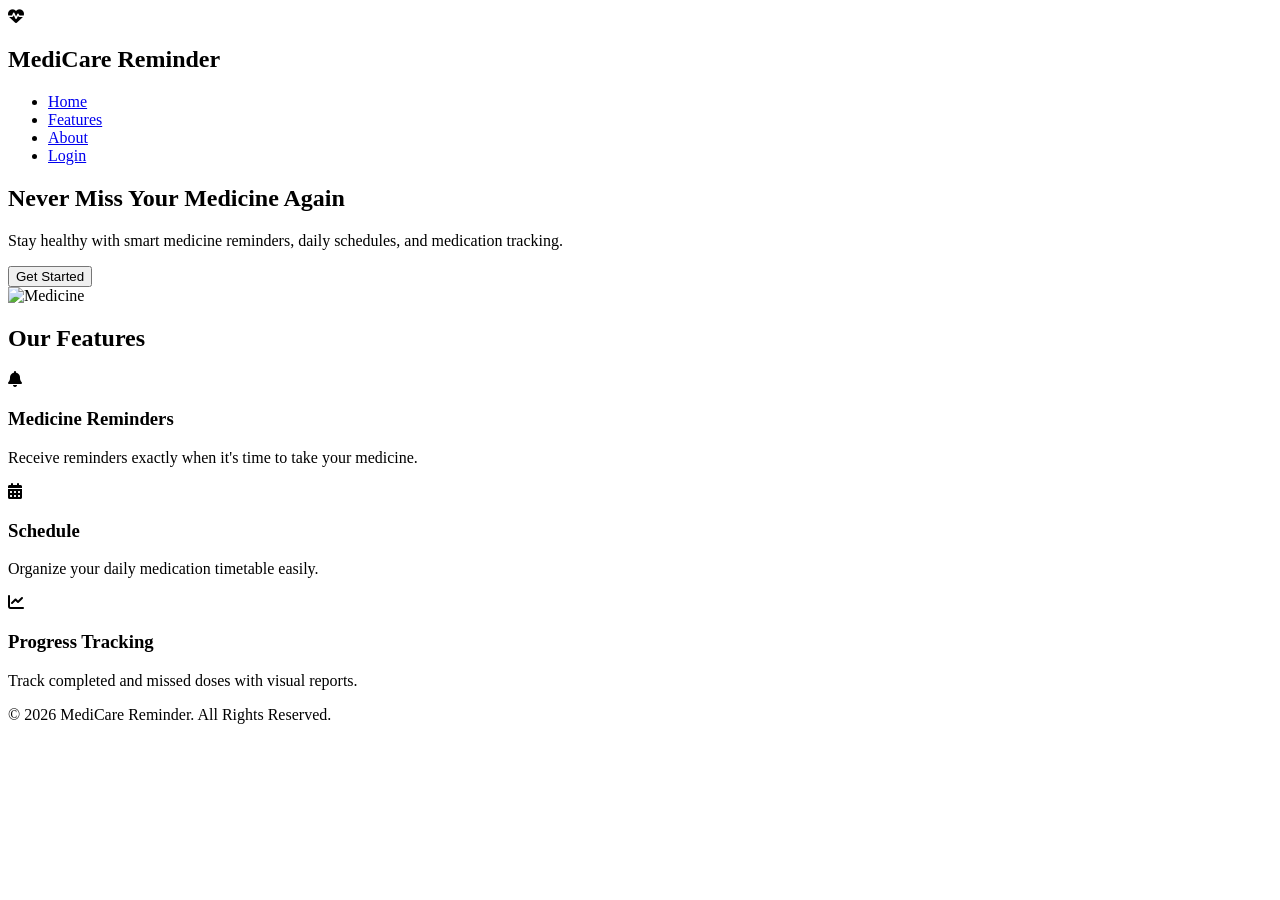
==== index.html @ e08eddf5 "Add initial HTML structure for Medical Reminder app" ====
<!DOCTYPE html>
<html lang="en">
<head>
    <meta charset="UTF-8">
    <meta name="viewport" content="width=device-width, initial-scale=1.0">
    <title>Medical Reminder</title>

    <link rel="stylesheet" href="style.css">

    <!-- Google Font -->
    <link href="https://fonts.googleapis.com/css2?family=Poppins:wght@300;400;500;600;700&display=swap" rel="stylesheet">

    <!-- Font Awesome -->
    <link rel="stylesheet"
    href="https://cdnjs.cloudflare.com/ajax/libs/font-awesome/6.5.2/css/all.min.css">
</head>

<body>

    <!-- Navbar -->
    <nav>
        <div class="logo">
            <i class="fa-solid fa-heart-pulse"></i>
            <h2>MediCare Reminder</h2>
        </div>

        <ul>
            <li><a href="#">Home</a></li>
            <li><a href="#">Features</a></li>
            <li><a href="#">About</a></li>
            <li><a href="#">Login</a></li>
        </ul>
    </nav>

    <!-- Hero -->
    <section class="hero">

        <div class="hero-text">
            <h1>Never Miss Your Medicine Again</h1>

            <p>
                Stay healthy with smart medicine reminders,
                daily schedules, and medication tracking.
            </p>

            <button>Get Started</button>
        </div>

        <div class="hero-image">
            <img src="https://images.unsplash.com/photo-1584308666744-24d5c474f2ae?w=700" alt="Medicine">
        </div>

    </section>

    <!-- Features -->
    <section class="features">

        <h2>Our Features</h2>

        <div class="cards">

            <div class="card">
                <i class="fa-solid fa-bell"></i>
                <h3>Medicine Reminders</h3>
                <p>Receive reminders exactly when it's time to take your medicine.</p>
            </div>

            <div class="card">
                <i class="fa-solid fa-calendar-days"></i>
                <h3>Schedule</h3>
                <p>Organize your daily medication timetable easily.</p>
            </div>

            <div class="card">
                <i class="fa-solid fa-chart-line"></i>
                <h3>Progress Tracking</h3>
                <p>Track completed and missed doses with visual reports.</p>
            </div>

        </div>

    </section>

    <!-- Footer -->
    <footer>
        <p>© 2026 MediCare Reminder. All Rights Reserved.</p>
    </footer>

</body>
</html>
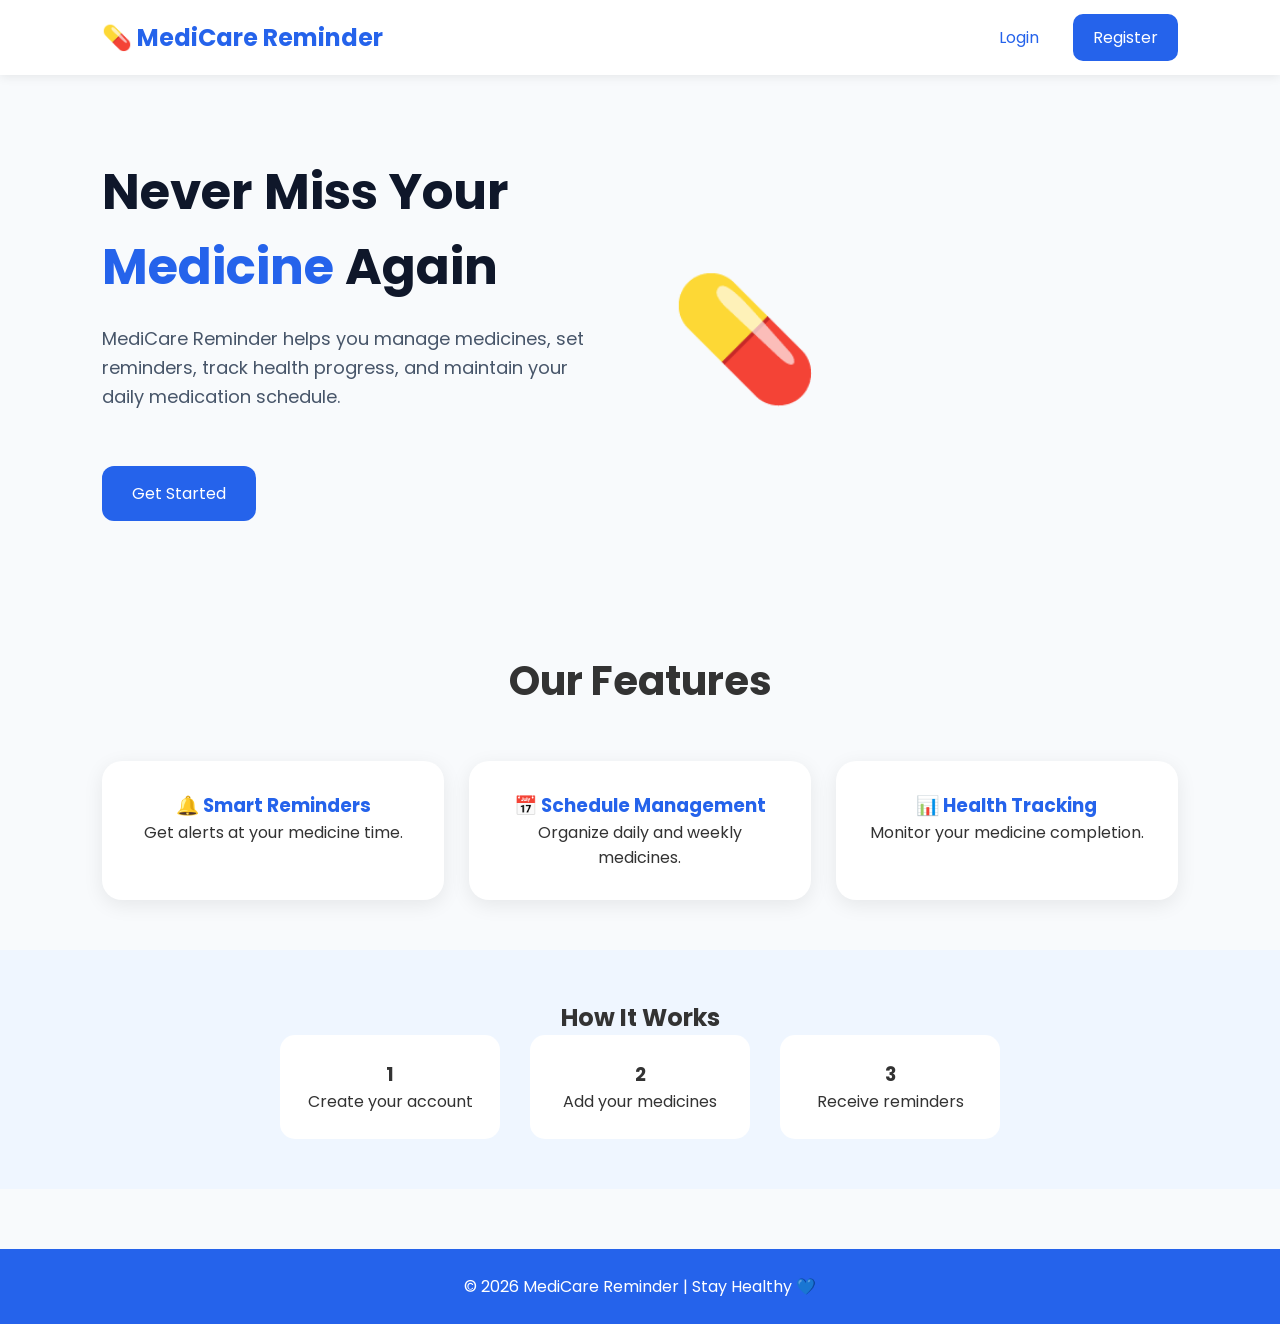
==== commit 39aecb15: "Revamp index.html with new branding and layout Updated the title and branding, added new features se" ====
--- a/index.html
+++ b/index.html
@@ -1,90 +1,492 @@
 <!DOCTYPE html>
 <html lang="en">
+
 <head>
-    <meta charset="UTF-8">
-    <meta name="viewport" content="width=device-width, initial-scale=1.0">
-    <title>Medical Reminder</title>
-
-    <link rel="stylesheet" href="style.css">
-
-    <!-- Google Font -->
-    <link href="https://fonts.googleapis.com/css2?family=Poppins:wght@300;400;500;600;700&display=swap" rel="stylesheet">
-
-    <!-- Font Awesome -->
-    <link rel="stylesheet"
-    href="https://cdnjs.cloudflare.com/ajax/libs/font-awesome/6.5.2/css/all.min.css">
+
+<meta charset="UTF-8">
+<meta name="viewport" content="width=device-width, initial-scale=1.0">
+
+<title>MediCare Reminder</title>
+
+<link rel="stylesheet" href="style.css">
+
+
+<style>
+
+body{
+    margin:0;
+    font-family:Arial, sans-serif;
+    background:#f8fafc;
+}
+
+
+/* Navbar */
+
+.navbar{
+
+display:flex;
+justify-content:space-between;
+align-items:center;
+padding:20px 8%;
+background:white;
+box-shadow:0 2px 10px rgba(0,0,0,.08);
+
+}
+
+
+.logo{
+
+font-size:24px;
+font-weight:bold;
+color:#2563eb;
+
+}
+
+
+.nav-buttons a{
+
+text-decoration:none;
+padding:12px 20px;
+border-radius:10px;
+margin-left:10px;
+
+}
+
+
+.login{
+
+color:#2563eb;
+
+}
+
+
+.register{
+
+background:#2563eb;
+color:white;
+
+}
+
+
+
+/* Hero */
+
+.hero{
+
+display:flex;
+justify-content:space-between;
+align-items:center;
+padding:80px 8%;
+
+}
+
+
+
+.hero-text{
+
+width:50%;
+
+}
+
+
+.hero-text h1{
+
+font-size:50px;
+color:#0f172a;
+
+}
+
+
+.hero-text span{
+
+color:#2563eb;
+
+}
+
+
+.hero-text p{
+
+font-size:18px;
+color:#475569;
+line-height:1.6;
+
+}
+
+
+
+.hero-btn{
+
+display:inline-block;
+margin-top:25px;
+background:#2563eb;
+color:white;
+padding:15px 30px;
+border-radius:12px;
+text-decoration:none;
+
+}
+
+
+
+.hero-image{
+
+font-size:120px;
+
+}
+
+
+
+
+/* Features */
+
+.features{
+
+padding:50px 8%;
+text-align:center;
+
+}
+
+
+
+.feature-container{
+
+display:grid;
+grid-template-columns:repeat(auto-fit,minmax(250px,1fr));
+gap:25px;
+margin-top:30px;
+
+}
+
+
+
+.feature-card{
+
+background:white;
+padding:30px;
+border-radius:20px;
+box-shadow:0 5px 20px rgba(0,0,0,.08);
+
+}
+
+
+
+.feature-card h3{
+
+color:#2563eb;
+
+}
+
+
+
+
+/* How */
+
+.how{
+
+padding:50px 8%;
+background:#eff6ff;
+text-align:center;
+
+}
+
+
+
+.steps{
+
+display:flex;
+justify-content:center;
+gap:30px;
+flex-wrap:wrap;
+
+}
+
+
+.step{
+
+background:white;
+padding:25px;
+border-radius:15px;
+width:220px;
+
+}
+
+
+
+/* Footer */
+
+footer{
+
+background:#2563eb;
+color:white;
+padding:25px;
+text-align:center;
+
+}
+
+
+
+@media(max-width:800px){
+
+.hero{
+
+flex-direction:column;
+
+}
+
+
+.hero-text{
+
+width:100%;
+
+}
+
+
+.hero-text h1{
+
+font-size:35px;
+
+}
+
+}
+
+</style>
+
 </head>
 
+
+
 <body>
 
-    <!-- Navbar -->
-    <nav>
-        <div class="logo">
-            <i class="fa-solid fa-heart-pulse"></i>
-            <h2>MediCare Reminder</h2>
-        </div>
-
-        <ul>
-            <li><a href="#">Home</a></li>
-            <li><a href="#">Features</a></li>
-            <li><a href="#">About</a></li>
-            <li><a href="#">Login</a></li>
-        </ul>
-    </nav>
-
-    <!-- Hero -->
-    <section class="hero">
-
-        <div class="hero-text">
-            <h1>Never Miss Your Medicine Again</h1>
-
-            <p>
-                Stay healthy with smart medicine reminders,
-                daily schedules, and medication tracking.
-            </p>
-
-            <button>Get Started</button>
-        </div>
-
-        <div class="hero-image">
-            <img src="https://images.unsplash.com/photo-1584308666744-24d5c474f2ae?w=700" alt="Medicine">
-        </div>
-
-    </section>
-
-    <!-- Features -->
-    <section class="features">
-
-        <h2>Our Features</h2>
-
-        <div class="cards">
-
-            <div class="card">
-                <i class="fa-solid fa-bell"></i>
-                <h3>Medicine Reminders</h3>
-                <p>Receive reminders exactly when it's time to take your medicine.</p>
-            </div>
-
-            <div class="card">
-                <i class="fa-solid fa-calendar-days"></i>
-                <h3>Schedule</h3>
-                <p>Organize your daily medication timetable easily.</p>
-            </div>
-
-            <div class="card">
-                <i class="fa-solid fa-chart-line"></i>
-                <h3>Progress Tracking</h3>
-                <p>Track completed and missed doses with visual reports.</p>
-            </div>
-
-        </div>
-
-    </section>
-
-    <!-- Footer -->
-    <footer>
-        <p>© 2026 MediCare Reminder. All Rights Reserved.</p>
-    </footer>
+
+<nav class="navbar">
+
+
+<div class="logo">
+
+💊 MediCare Reminder
+
+</div>
+
+
+
+<div class="nav-buttons">
+
+
+<a class="login" href="pages/login.html">
+Login
+</a>
+
+
+<a class="register" href="pages/register.html">
+Register
+</a>
+
+
+</div>
+
+
+</nav>
+
+
+
+
+
+<section class="hero">
+
+
+<div class="hero-text">
+
+
+<h1>
+
+Never Miss Your 
+<span>
+Medicine
+</span>
+Again
+
+</h1>
+
+
+
+<p>
+
+MediCare Reminder helps you manage medicines,
+set reminders, track health progress, and maintain
+your daily medication schedule.
+
+</p>
+
+
+
+<a href="pages/register.html" class="hero-btn">
+
+Get Started
+
+</a>
+
+
+</div>
+
+
+
+<div class="hero-image">
+
+💊
+
+</div>
+
+
+
+</section>
+
+
+
+
+
+
+
+<section class="features">
+
+
+<h2>
+Our Features
+</h2>
+
+
+
+<div class="feature-container">
+
+
+<div class="feature-card">
+
+<h3>
+🔔 Smart Reminders
+</h3>
+
+<p>
+Get alerts at your medicine time.
+</p>
+
+</div>
+
+
+
+
+<div class="feature-card">
+
+<h3>
+📅 Schedule Management
+</h3>
+
+<p>
+Organize daily and weekly medicines.
+</p>
+
+</div>
+
+
+
+
+
+<div class="feature-card">
+
+<h3>
+📊 Health Tracking
+</h3>
+
+<p>
+Monitor your medicine completion.
+</p>
+
+</div>
+
+
+
+</div>
+
+
+</section>
+
+
+
+
+
+
+<section class="how">
+
+
+<h2>
+How It Works
+</h2>
+
+
+
+<div class="steps">
+
+
+<div class="step">
+
+<h3>
+1
+</h3>
+
+<p>
+Create your account
+</p>
+
+</div>
+
+
+
+<div class="step">
+
+<h3>
+2
+</h3>
+
+<p>
+Add your medicines
+</p>
+
+</div>
+
+
+
+
+<div class="step">
+
+<h3>
+3
+</h3>
+
+<p>
+Receive reminders
+</p>
+
+</div>
+
+
+
+</div>
+
+
+</section>
+
+
+
+
+
+<footer>
+
+<p>
+© 2026 MediCare Reminder | Stay Healthy 💙
+</p>
+
+</footer>
+
+
 
 </body>
+
 </html>
--- a/style.css
+++ b/style.css
@@ -0,0 +1,334 @@
+/* ===== Google Font ===== */
+
+@import url('https://fonts.googleapis.com/css2?family=Poppins:wght@300;400;500;600;700&display=swap');
+
+/* ===== Reset ===== */
+*{
+    margin:0;
+    padding:0;
+    box-sizing:border-box;
+    font-family:'Poppins',sans-serif;
+}
+
+body{
+    background:#f5f8fc;
+    color:#333;
+}
+
+/* ===== Navbar ===== */
+nav{
+    display:flex;
+    justify-content:space-between;
+    align-items:center;
+    padding:20px 8%;
+    background:#ffffff;
+    box-shadow:0 2px 10px rgba(0,0,0,.08);
+    position:sticky;
+    top:0;
+}
+
+.logo{
+    display:flex;
+    align-items:center;
+    gap:10px;
+}
+
+.logo i{
+    color:#2563eb;
+    font-size:28px;
+}
+
+.logo h2{
+    color:#2563eb;
+}
+
+nav ul{
+    display:flex;
+    list-style:none;
+    gap:30px;
+}
+
+nav ul li a{
+    text-decoration:none;
+    color:#333;
+    font-weight:500;
+    transition:.3s;
+}
+
+nav ul li a:hover{
+    color:#2563eb;
+}
+
+/* ===== Hero ===== */
+
+.hero{
+    display:flex;
+    justify-content:space-between;
+    align-items:center;
+    padding:70px 8%;
+    gap:60px;
+}
+
+.hero-text{
+    flex:1;
+}
+
+.hero-text h1{
+    font-size:52px;
+    color:#0f172a;
+    margin-bottom:20px;
+}
+
+.hero-text p{
+    font-size:18px;
+    color:#555;
+    line-height:1.8;
+    margin-bottom:30px;
+}
+
+.hero button{
+    background:#2563eb;
+    color:#fff;
+    border:none;
+    padding:15px 35px;
+    border-radius:10px;
+    cursor:pointer;
+    font-size:18px;
+    transition:.3s;
+}
+
+.hero button:hover{
+    background:#1d4ed8;
+}
+
+.hero-image{
+    flex:1;
+}
+
+.hero-image img{
+    width:100%;
+    border-radius:20px;
+}
+
+/* ===== Features ===== */
+
+.features{
+    padding:80px 8%;
+    text-align:center;
+}
+
+.features h2{
+    font-size:40px;
+    margin-bottom:50px;
+}
+
+.cards{
+    display:grid;
+    grid-template-columns:repeat(auto-fit,minmax(250px,1fr));
+    gap:30px;
+}
+
+.card{
+    background:#fff;
+    padding:35px;
+    border-radius:18px;
+    box-shadow:0 5px 20px rgba(0,0,0,.08);
+    transition:.3s;
+}
+
+.card:hover{
+    transform:translateY(-8px);
+}
+
+.card i{
+    font-size:45px;
+    color:#2563eb;
+    margin-bottom:20px;
+}
+
+.card h3{
+    margin-bottom:15px;
+}
+
+.card p{
+    color:#666;
+}
+
+/* ===== Footer ===== */
+
+footer{
+    background:#2563eb;
+    color:white;
+    text-align:center;
+    padding:25px;
+    margin-top:60px;
+}
+
+/* ===== Responsive ===== */
+
+@media(max-width:900px){
+
+nav{
+    flex-direction:column;
+    gap:20px;
+}
+
+.hero{
+    flex-direction:column;
+    text-align:center;
+}
+
+.hero-text h1{
+    font-size:40px;
+}
+
+.hero-image{
+    width:100%;
+}
+}
+.dashboard-layout{
+
+display:flex;
+min-height:100vh;
+
+}
+
+
+
+.sidebar{
+
+width:250px;
+background:#2563eb;
+padding:30px 20px;
+color:white;
+
+}
+
+
+
+.sidebar h2{
+
+margin-bottom:30px;
+
+}
+
+
+
+.sidebar a{
+
+display:block;
+color:white;
+text-decoration:none;
+padding:15px;
+border-radius:10px;
+margin-bottom:10px;
+
+}
+
+
+
+.sidebar a:hover{
+
+background:#1d4ed8;
+
+}
+
+
+
+.main-content{
+
+flex:1;
+padding:40px;
+
+background:#f1f5f9;
+
+}
+
+
+
+.stats{
+
+display:grid;
+grid-template-columns:repeat(auto-fit,minmax(200px,1fr));
+gap:20px;
+margin:30px 0;
+
+}
+
+
+
+.stat-card{
+
+background:white;
+padding:25px;
+border-radius:15px;
+box-shadow:0 5px 20px rgba(0,0,0,.08);
+
+}
+
+
+
+.stat-card h1{
+
+color:#2563eb;
+
+}
+
+
+
+.quick-actions{
+
+display:flex;
+gap:20px;
+margin-bottom:30px;
+
+}
+
+
+
+.quick-actions a{
+
+background:#2563eb;
+color:white;
+padding:12px 20px;
+border-radius:10px;
+text-decoration:none;
+
+}
+
+
+
+@media(max-width:800px){
+
+
+.dashboard-layout{
+
+flex-direction:column;
+
+}
+
+
+.sidebar{
+
+width:auto;
+
+}
+
+}
+.chart-box{
+
+background:white;
+padding:30px;
+border-radius:15px;
+margin-top:30px;
+box-shadow:0 5px 20px rgba(0,0,0,.08);
+
+}
+
+
+.chart-box h2{
+
+margin-bottom:20px;
+color:#2563eb;
+
+}
